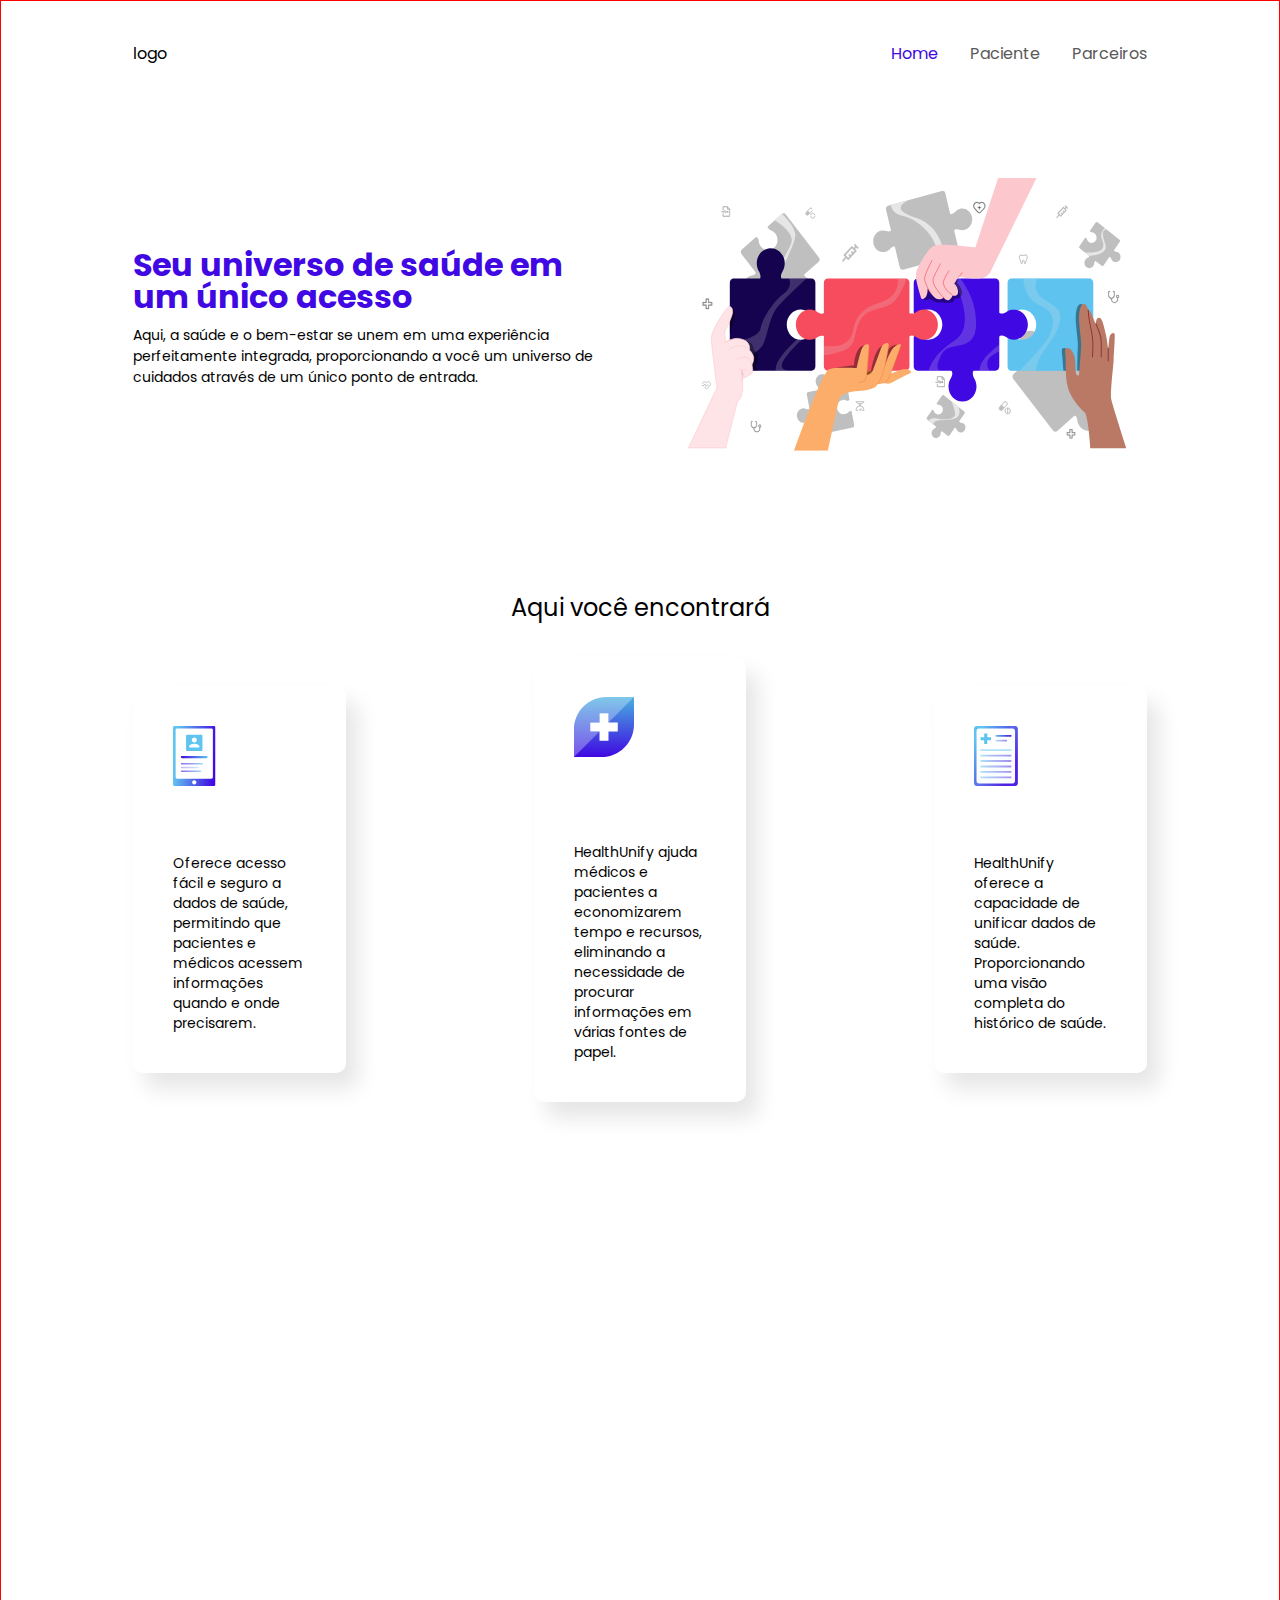
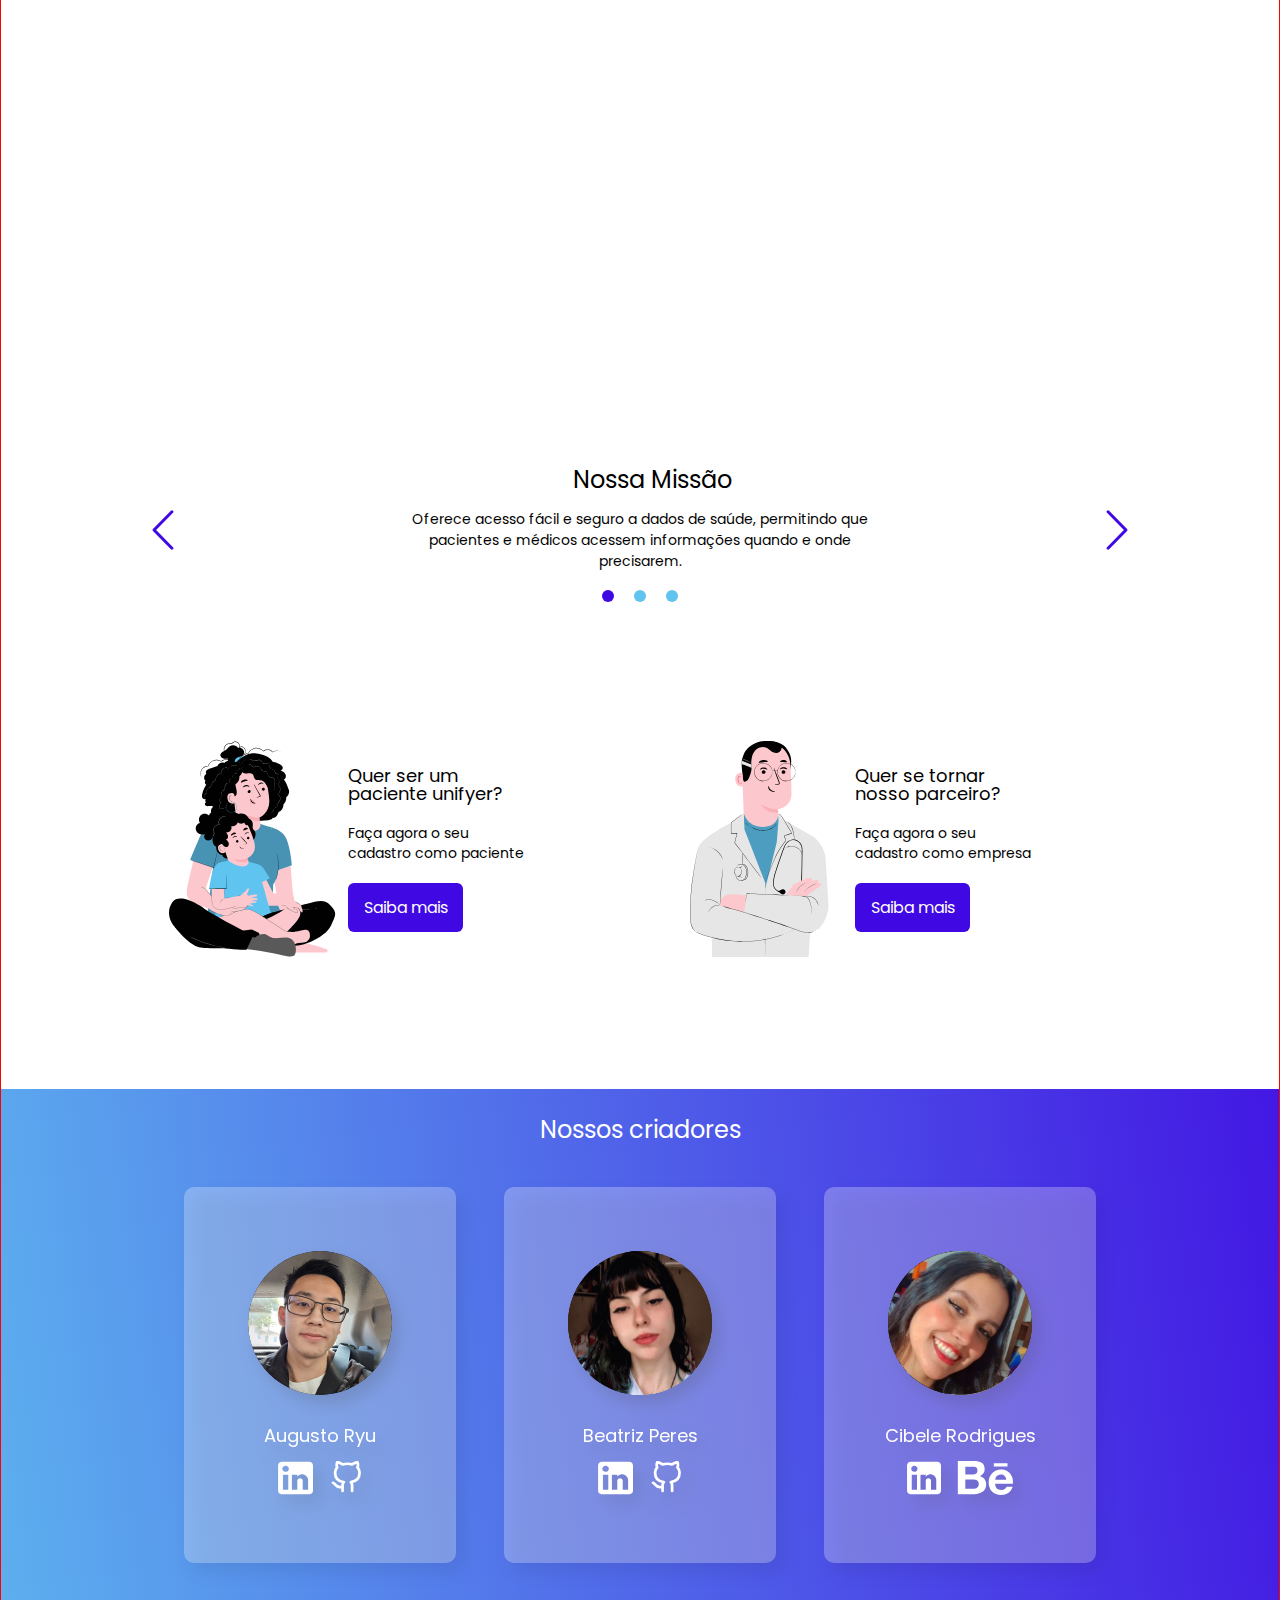
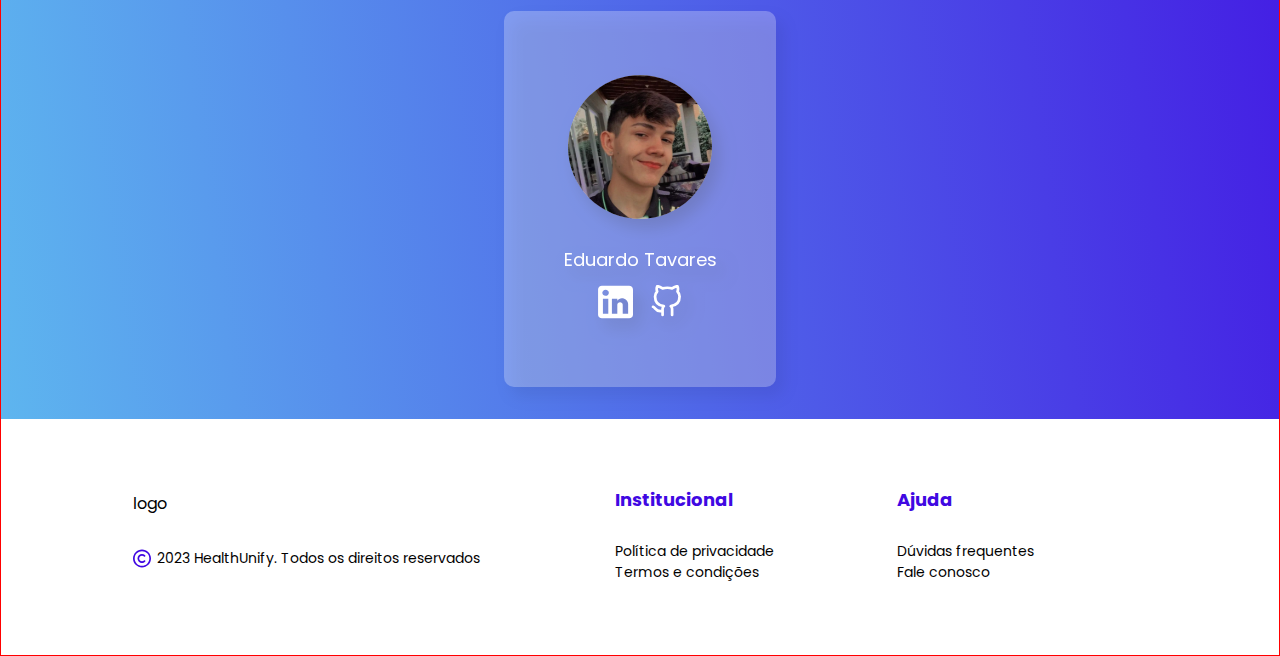
==== index.html @ 0a41d5aa "pacient page front-end ok" ====
<!DOCTYPE html>
<html lang="en">
  <head>
    <meta charset="UTF-8" />
    <meta name="viewport" content="width=device-width, initial-scale=1.0" />
    <link rel="stylesheet" href="./style.css" />
    <link rel="stylesheet" href="./src/assets/css/carousel-home.css" />

    <title>Home</title>
  </head>
  <body>
    <header>
      <div>logo</div>
      <nav>
        <ul>
          <li>
            <a class="select_page" href="./index.html">Home</a>
          </li>
          <li><a href="./src/pages/Paciente/index.html">Paciente</a></li>
          <li>
            <a href="./src/pages/Parceiros/index.html">Parceiros</a>
          </li>
        </ul>
      </nav>
    </header>
    <main>
      <section>
        <div class="content_section">
          <h1>Seu universo de saúde em um único acesso</h1>
          <p>
            Aqui, a saúde e o bem-estar se unem em uma experiência perfeitamente
            integrada, proporcionando a você um universo de cuidados através de
            um único ponto de entrada.
          </p>
        </div>
        <div class="container_image">
          <img src="./src/assets/images/banner-home.svg" alt="banner-home" />
        </div>
      </section>
      <h2>Aqui você encontrará</h2>
      <section class="container_section_cards">
        <div class="card">
          <ul class="content_card">
            <li><img src="./src/assets/images/icon-card-1-home.svg" alt="" /></li>

            <li>
              <h3>Acesso fácil e seguro</h3>
            </li>

            <li>
              <p>
                Oferece acesso fácil e seguro a dados de saúde, permitindo que
                pacientes e médicos acessem informações quando e onde
                precisarem.
              </p>
            </li>
          </ul>
        </div>

        <div class="card">
          <ul class="content_card">
            <li><img src="./src/assets/images/icon-card-2-home.svg" alt="" /></li>

            <li>
              <h3>Economia de tempo e recursos</h3>
            </li>

            <li>
              <p>
                HealthUnify ajuda médicos e pacientes a economizarem tempo e
                recursos, eliminando a necessidade de procurar informações em
                várias fontes de papel.
              </p>
            </li>
          </ul>
        </div>

        <div class="card">
          <ul class="content_card">
            <li><img src="./src/assets/images/icon-card-3-home.svg" alt="" /></li>

            <li>
              <h3>Unificação de dados</h3>
            </li>

            <li>
              <p>
                HealthUnify oferece a capacidade de unificar dados de saúde.
                Proporcionando uma visão completa do histórico de saúde.
              </p>
            </li>
          </ul>
        </div>
      </section>

      <section>
        <iframe
          width="100%"
          height="684"
          src="https://www.youtube.com/embed/u7UVt-16hOU?si=Yd-tXaVHbAGMkrJ8"
          title="YouTube video player"
          frameborder="0"
          allow="accelerometer; autoplay; clipboard-write; encrypted-media; gyroscope; picture-in-picture; web-share"
          allowfullscreen
        ></iframe>
      </section>

      <section>
        <div class="carrusel">
          <div class="slide">
            <h2>Nossa Missão</h2>
            <p>
              Oferece acesso fácil e seguro a dados de saúde, permitindo que
              pacientes e médicos acessem informações quando e onde precisarem.
            </p>
          </div>
          <div class="slide">
            <h2>Nossa Visão</h2>
            <!-- alterar texto -->
            <p>
              Oferece acesso fácil e seguro a dados de saúde, permitindo que
              pacientes e médicos acessem informações quando e onde precisarem.
            </p>
          </div>
          <div class="slide">
            <h2>Nossos Valores</h2>
            <!-- alterar texto -->
            <p>
              Oferece acesso fácil e seguro a dados de saúde, permitindo que
              pacientes e médicos acessem informações quando e onde precisarem.
            </p>
          </div>
          <a class="control" id="prev" onclick="plusSlides(-1)">
            <img
              class="icon_arrow"
              src="./src/assets/images/icon-arrow-prev-home.svg"
              alt=""
            />
          </a>
          <a class="control" id="next" onclick="plusSlides(1)">
            <img
              class="icon_arrow"
              src="./src/assets/images/icon-arrow-next-home.svg"
              alt=""
            />
          </a>
          <div class="indicadores">
            <span class="indicador" onclick="currentSlide(1)"></span>
            <span class="indicador" onclick="currentSlide(2)"></span>
            <span class="indicador" onclick="currentSlide(3)"></span>
          </div>
        </div>
        <script src="./src/assets/js/carousel.js"></script>
      </section>

      <section>
        <div class="container_cta">
          <img
            class="image_cta"
            src="./src/assets/images/vector-card-pacient.svg"
            alt=""
          />

          <ul class="content_card_cta">
            <li>
              <h3>Quer ser um paciente unifyer?</h3>
            </li>
            <li>
              <p>Faça agora o seu cadastro como paciente</p>
            </li>
            <li>
              <a class="button_cta" href="#">Saiba mais</a>
            </li>
          </ul>
        </div>
        <div class="container_cta">
          <img
            class="image_cta"
            src="./src/assets/images/vector-card-professional.svg"
            alt=""
          />

          <ul class="content_card_cta">
            <li>
              <h3>Quer se tornar nosso parceiro?</h3>
            </li>
            <li>
              <p>Faça agora o seu cadastro como empresa</p>
            </li>
            <li>
              <a class="button_cta" href="#">Saiba mais</a>
            </li>
          </ul>
        </div>
      </section>

      <article>
        <h2>Nossos criadores</h2>
        <div>
          <ul>
            <li><img src="./src/assets/images/image-card-1.svg" alt="" /></li>
            <li>
              <h3>Augusto Ryu</h3>
              <p>
                <a
                  href="https://www.linkedin.com/in/augusto-ryu/"
                  target="_blank"
                  ><img
                    style="height: 34px"
                    src="./src/assets/images/icon-linkedin.svg"
                    alt="linkedin"
                  />
                </a>
                <a href="https://github.com/Urryu" target="_blank"
                  ><img
                    style="height: 34px"
                    src="./src/assets/images/icon-github.svg"
                    alt="behance"
                /></a>
              </p>
            </li>
          </ul>
          <ul>
            <li><img src="./src/assets/images/image-card-2.svg" alt="" /></li>
            <li>
              <h3>Beatriz Peres</h3>
              <p>
                <a
                  href="https://www.linkedin.com/in/perezbeatriz"
                  target="_blank"
                  ><img
                    style="height: 34px"
                    src="./src/assets/images/icon-linkedin.svg"
                    alt="linkedin"
                  />
                </a>
                <a href="https://github.com/Bee-Pirez" target="_blank"
                  ><img
                    style="height: 34px"
                    src="./src/assets/images/icon-github.svg"
                    alt="behance"
                /></a>
              </p>
            </li>
          </ul>
          <ul>
            <li><img src="./src/assets/images/image-card-3.svg" alt="" /></li>
            <li>
              <h3>Cibele Rodrigues</h3>
              <p>
                <a
                  href="https://www.linkedin.com/in/cibelerodriguesl/"
                  target="_blank"
                  ><img
                    style="height: 34px"
                    src="./src/assets/images/icon-linkedin.svg"
                    alt="linkedin"
                  />
                </a>
                <a
                  href="https://www.behance.net/cibelerodriguesl"
                  target="_blank"
                  ><img
                    style="height: 34px"
                    src="./src/assets/images/icon-behance.svg"
                    alt="behance"
                /></a>
              </p>
            </li>
          </ul>
          <ul>
            <li><img src="./src/assets/images/image-card-4.svg" alt="" /></li>
            <li>
              <h3>Eduardo Tavares</h3>
              <p>
                <a
                  href="https://www.linkedin.com/in/eduardodossantostavares"
                  target="_blank"
                  ><img
                    style="height: 34px"
                    src="./src/assets/images/icon-linkedin.svg"
                    alt="linkedin"
                  />
                </a>
                <a href="https://github.com/josiastavares" target="_blank"
                  ><img
                    style="height: 34px"
                    src="./src/assets/images/icon-github.svg"
                    alt="behance"
                /></a>
              </p>
            </li>
          </ul>
        </div>
      </article>
    </main>

    <footer>
      <div>
        <ul>
          <li>logo</li>
          <li class="content_copy">
            <img
              class="copy"
              src="./src/assets/images/copy.svg"
              alt="copywriting"
            />
            <p>2023 HealthUnify. Todos os direitos reservados</p>
          </li>
        </ul>
      </div>
      <div>
        <ul>
          <li><h3>Institucional</h3></li>
          <li><p>Política de privacidade</p></li>
          <li><p>Termos e condições</p></li>
        </ul>
      </div>
      <div>
        <ul>
          <li><h3>Ajuda</h3></li>
          <li><p>Dúvidas frequentes</p></li>
          <li><p>Fale conosco</p></li>
        </ul>
      </div>
    </footer>
  </body>
</html>
---- style.css ----
@import url("https://fonts.googleapis.com/css2?family=Poppins:wght@400;500;600;700&display=swap");

:root {
  --primary: #4008e2;
  --black: #020101;
  --neutral: #595959;
  --white: #fff;
}

* {
  padding: 0;
  margin: 0;
  box-sizing: border-box;
}

body {
  border: 1px solid red;
  margin: 0 auto;
  font-family: "Poppins", sans-serif;
}

header {
  display: flex;
  align-items: center;
  justify-content: space-between;
  padding: 40px 132px;
  margin-bottom: 72px;
}

ul {
  display: flex;
  list-style: none;
  gap: 32px;
  align-items: center;
}

a {
  color: var(--neutral);
  font-size: 16px;
  text-decoration: none;
}

a:hover {
  color: var(--primary);
  transition: 1s;
}

.select_page {
  color: var(--primary);
}

section {
  display: flex;
  align-items: center;
  justify-content: center;
  gap: 72px;
  padding: 0px 132px;
  margin-bottom: 132px;
}

h1 {
  color: var(--primary);
  font-family: Poppins;
  font-size: 32px;
  font-style: normal;
  font-weight: 700;
  line-height: 32px;
}

p {
  color: var(--black);
  font-size: 14px;
  font-weight: 400;
}

h2 {
  width: 100%;
  text-align: center;
  margin-bottom: 32px;
  font-size: 24px;
  font-weight: 400;
}

.content_section {
  display: flex;
  flex-direction: column;
  gap: 12px;
  width: 653px;
}

.card {
  padding: 40px;
  width: 301px;
  border-radius: 10px;
  box-shadow: 12px 16px 21px 0px rgba(0, 0, 0, 0.1);
  /* my style */
}

.content_card {
  flex-direction: column;
  text-align: left;
  align-items: flex-start;
  gap: 12px;
}

.content_card h3 {
  font-size: 18px;
  font-style: normal;
  font-weight: 400;
  line-height: 18px;
  text-wrap: balance;
}

.content_card p {
  font-size: 14px;
  font-style: normal;
  font-weight: 400;
  line-height: 20px;
  color: var(--black);
  text-wrap: balance;
}

.container_section_cards {
  justify-content: space-between;
  gap: 188px;
}

.container_image,
.content_section {
  width: 50%;
}

.container_image img {
  width: 100%;
}

.container_cta {
  display: flex;
  align-items: center;
  gap: 12px;
}

.image_cta {
  width: 167.187px;
  height: 216px;
}

.content_card_cta {
  display: flex;
  width: 256px;
  flex-direction: column;
  align-items: flex-start;
  gap: 20px;
}

.content_card_cta h3 {
  color: var(--black);
  font-size: 18px;
  font-style: normal;
  font-weight: 400;
  line-height: 18px; /* 100% */
  text-wrap: balance;
}

.content_card_cta p {
  font-size: 14px;
  font-style: normal;
  font-weight: 400;
  line-height: 20px; /* 111.111% */
  color: var(--black);
  text-wrap: balance;
}

.button_cta {
  color: var(--white);
  display: flex;
  padding: 12px 15.55px;
  flex-direction: column;
  justify-content: center;
  align-items: center;
  border-radius: 6px;
  background: var(--primary);
}

.button_cta:hover {
  color: #e6e6e6;
  background-color: #3a07cb;
  transition: 0.5s;
}
article {
  background: linear-gradient(82deg, #60c4f0 -9.25%, #4008e2 109.87%);
  display: flex;
  flex-direction: column;
  padding: 32px 132px;
}
article div {
  display: flex;
  justify-content: center;
  flex-wrap: wrap;
  gap: 3rem;
}
article ul {
  display: flex;
  flex-direction: column;
  align-items: center;
  gap: 32px;
  filter: drop-shadow(7px 9px 8px rgba(0, 0, 0, 0.25));
  border-radius: 10px;
  width: 272px;
  background-color: rgb(255, 255, 255, 0.27);
  padding: 4rem 1rem;
}
article li {
  display: flex;
  flex-direction: column;
  gap: 16px;
  align-items: center;
}

article,
h3 {
  font-size: 18px;
  font-style: normal;
  font-weight: 400;
  line-height: 18px;
  color: var(--white);
}

article,
p {
  display: flex;
  gap: 1rem;
}

footer {
  padding: 72px 132px;
  display: flex;
  justify-content: space-evenly;
  gap: 2rem;
}
footer div:nth-child(1) {
  flex: 1;
}
footer div {
  width: 250px;
}
footer ul {
  display: flex;
  flex-direction: column;
  align-items: flex-start;
  gap: 0px;
}
footer li:nth-child(1) {
  margin-bottom: 32px;
}

.copy {
  width: 18px;
}

.content_copy {
  display: flex;
  gap: 6px;
}

footer h3 {
  color: var(--primary);
  font-weight: 700;
}
---- src/assets/css/carousel-home.css ----
.carrusel {
    width: 100%;
    overflow: hidden;
    position: relative;
    display: flex;
    justify-content: center;
    flex-direction: column;
    align-items: center;
}

.slide {
    display: none;
    width: 50%;
}

.slide h2 {
    margin: 12px;
    text-align: center;
}

.slide p {
    text-align: center;
}

img {
    width: 100%;
    height: auto;
}

.control {
    cursor: pointer;
    position: absolute;
    top: 50%;
    transform: translateY(-50%);
    width: 40px;
    height: 40px;
    color: white;
    text-align: center;
    line-height: 40px;
    font-size: 20px;
}

.icon_arrow {
    height: 100%;
}
#prev {
    left: 10px;
}

#next {
    right: 10px;
}

.indicadores {
    text-align: center;
    margin-top: 12px;
}

.indicador {
    display: inline-block;
    width: 12px;
    height: 12px;
    background-color: #60C4F0;
    border-radius: 50%;
    margin: 0 8px;
    cursor: pointer;
}

.active {
    background-color: #4008E2;
}
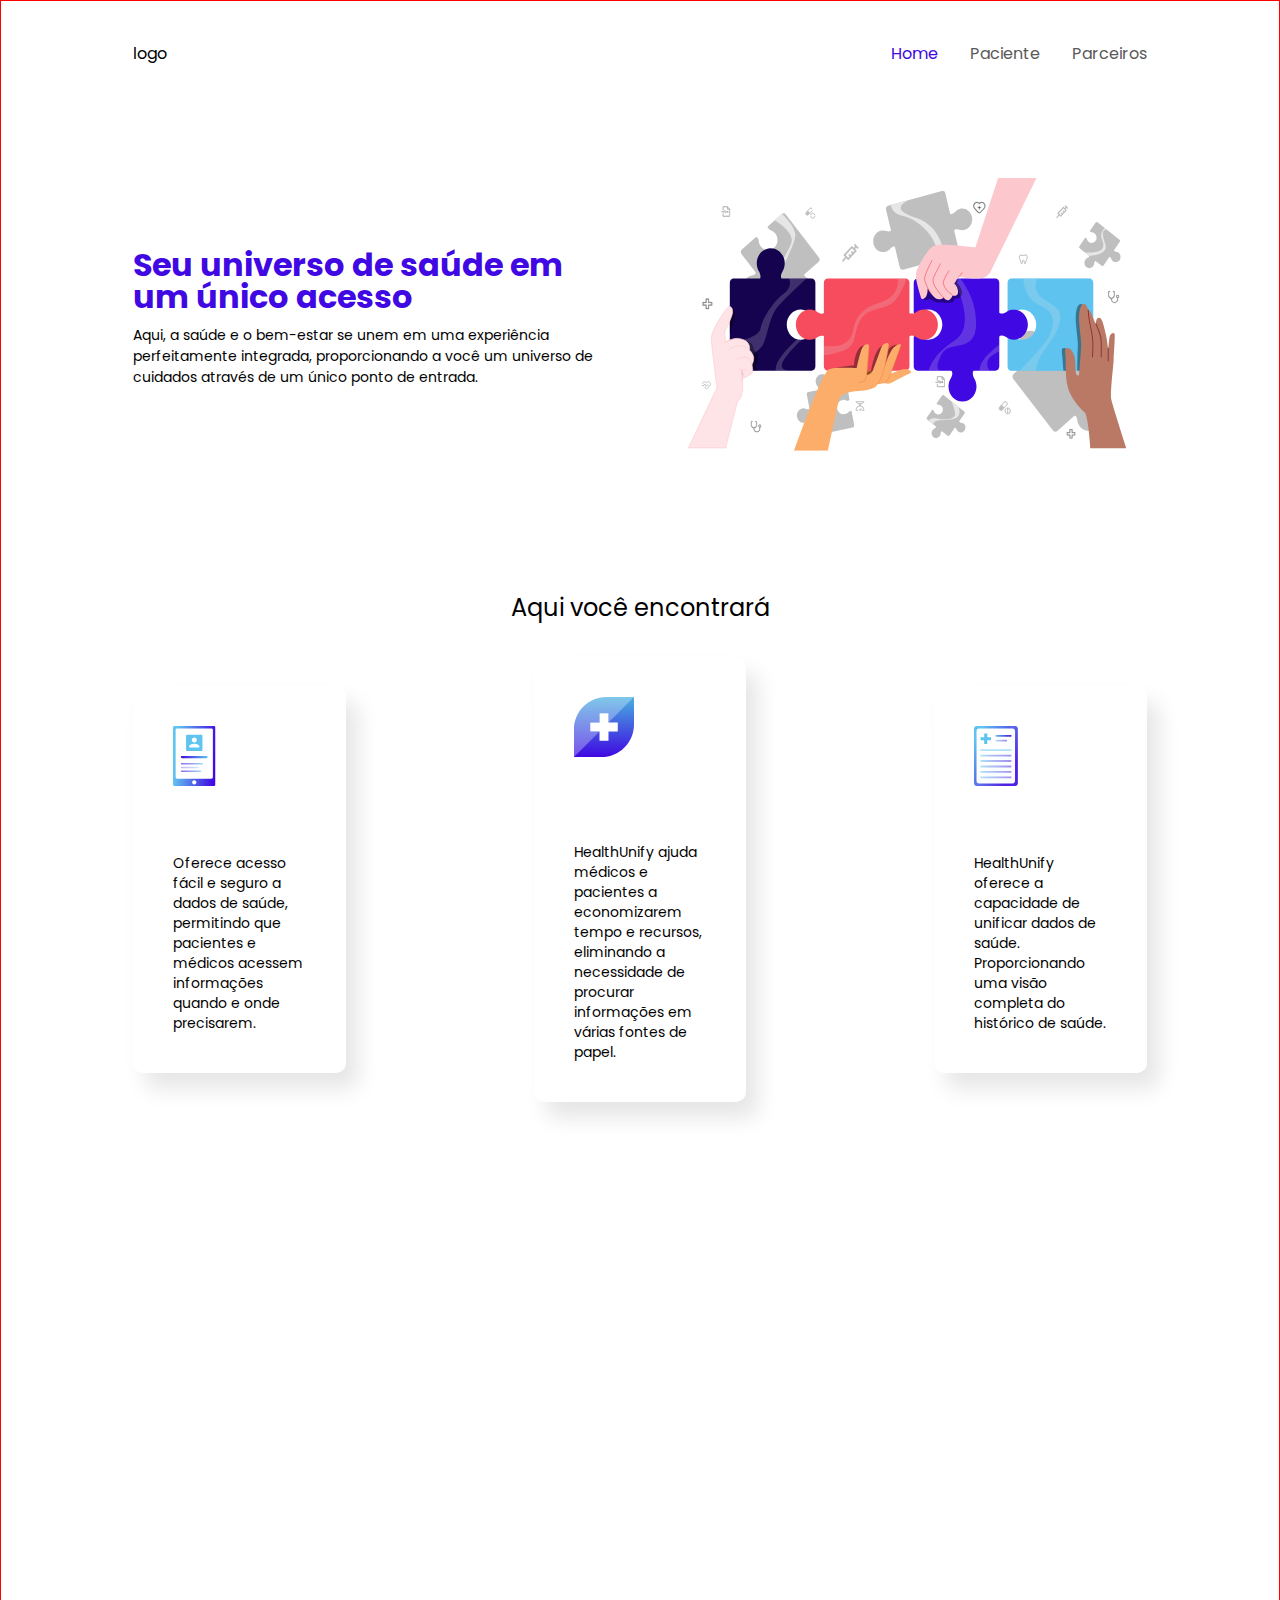
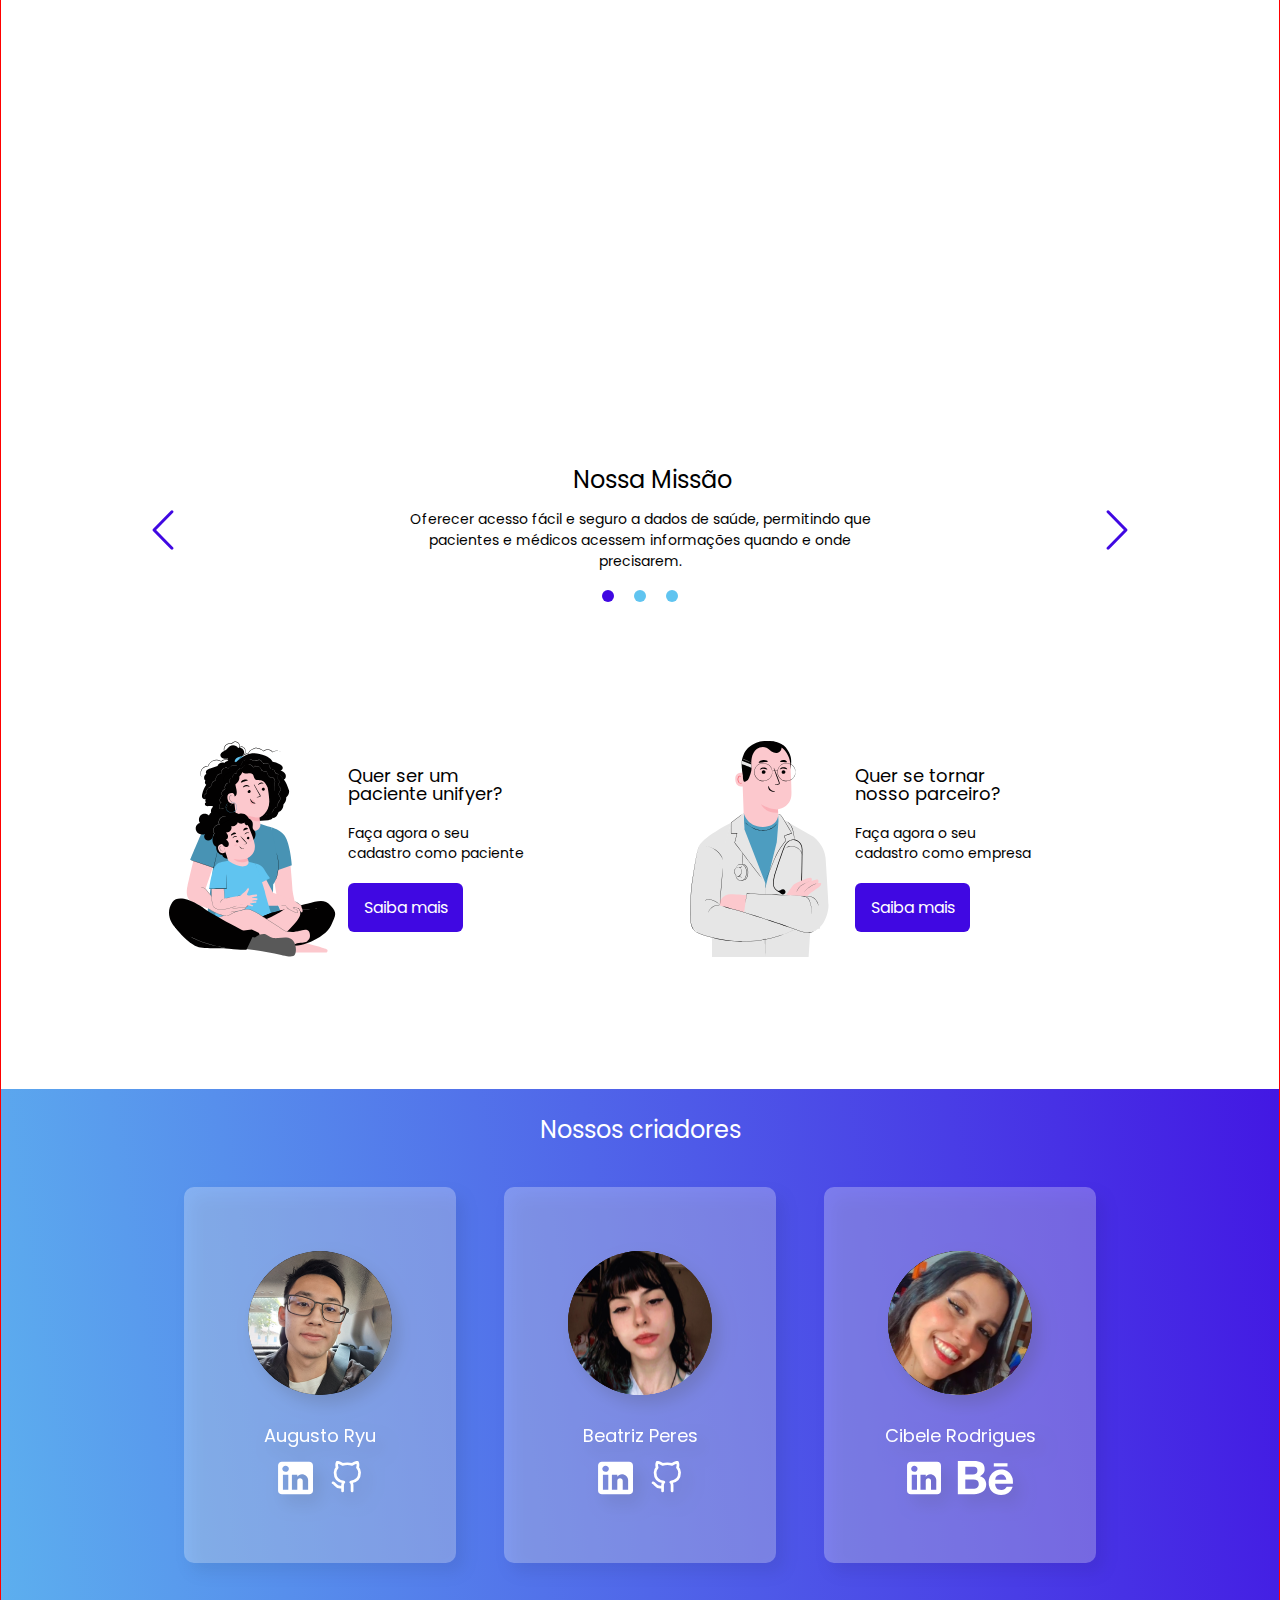
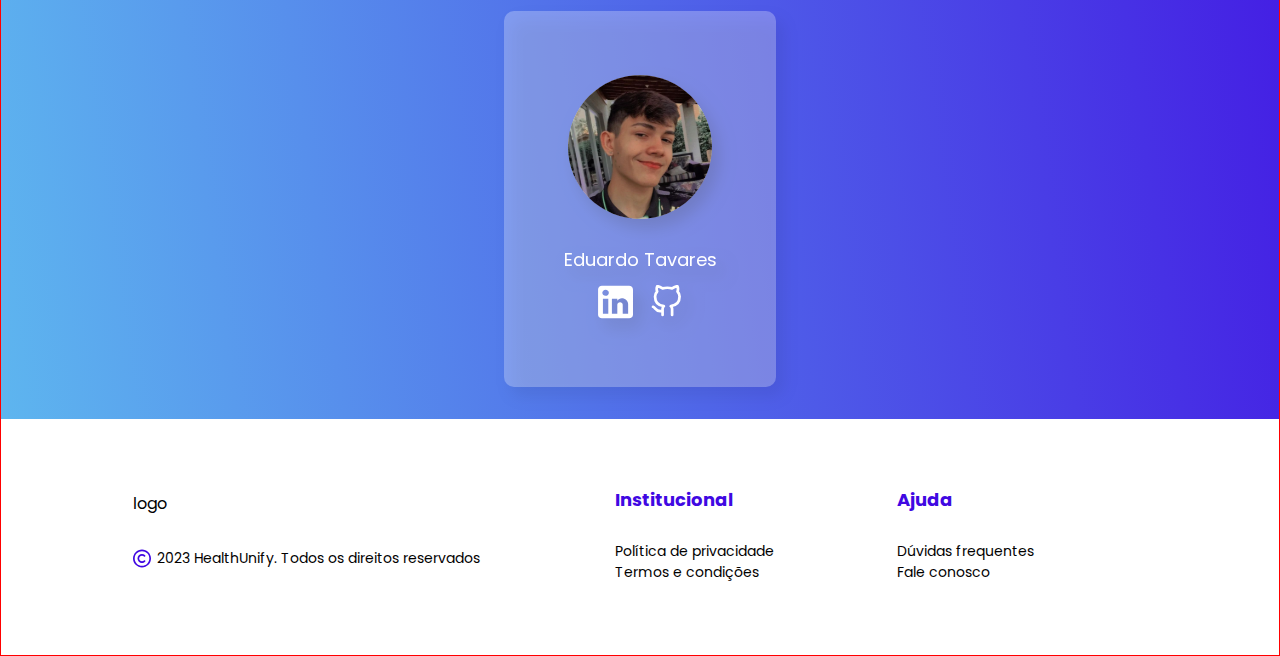
==== commit f106af89: "page pacient and partner front-end ok" ====
--- a/index.html
+++ b/index.html
@@ -41,7 +41,9 @@
       <section class="container_section_cards">
         <div class="card">
           <ul class="content_card">
-            <li><img src="./src/assets/images/icon-card-1-home.svg" alt="" /></li>
+            <li>
+              <img src="./src/assets/images/icon-card-1-home.svg" alt="" />
+            </li>
 
             <li>
               <h3>Acesso fácil e seguro</h3>
@@ -59,7 +61,9 @@
 
         <div class="card">
           <ul class="content_card">
-            <li><img src="./src/assets/images/icon-card-2-home.svg" alt="" /></li>
+            <li>
+              <img src="./src/assets/images/icon-card-2-home.svg" alt="" />
+            </li>
 
             <li>
               <h3>Economia de tempo e recursos</h3>
@@ -77,7 +81,9 @@
 
         <div class="card">
           <ul class="content_card">
-            <li><img src="./src/assets/images/icon-card-3-home.svg" alt="" /></li>
+            <li>
+              <img src="./src/assets/images/icon-card-3-home.svg" alt="" />
+            </li>
 
             <li>
               <h3>Unificação de dados</h3>
@@ -110,7 +116,7 @@
           <div class="slide">
             <h2>Nossa Missão</h2>
             <p>
-              Oferece acesso fácil e seguro a dados de saúde, permitindo que
+              Oferecer acesso fácil e seguro a dados de saúde, permitindo que
               pacientes e médicos acessem informações quando e onde precisarem.
             </p>
           </div>
@@ -118,16 +124,18 @@
             <h2>Nossa Visão</h2>
             <!-- alterar texto -->
             <p>
-              Oferece acesso fácil e seguro a dados de saúde, permitindo que
-              pacientes e médicos acessem informações quando e onde precisarem.
+              Ser a plataforma de escolha para médicos, pacientes e sistemas de
+              saúde, transformando a gestão da saúde por meio da integração de
+              dados.
             </p>
           </div>
           <div class="slide">
             <h2>Nossos Valores</h2>
             <!-- alterar texto -->
             <p>
-              Oferece acesso fácil e seguro a dados de saúde, permitindo que
-              pacientes e médicos acessem informações quando e onde precisarem.
+              Nossos valores essenciais incluem inovação, integridade,
+              acessibilidade, colaboração, sustentabilidade, respeito à
+              privacidade e transparência.
             </p>
           </div>
           <a class="control" id="prev" onclick="plusSlides(-1)">
--- a/style.css
+++ b/style.css
@@ -266,4 +266,4 @@
 footer h3 {
   color: var(--primary);
   font-weight: 700;
-}+}
--- a/src/assets/css/carousel-home.css
+++ b/src/assets/css/carousel-home.css
@@ -1,71 +1,71 @@
 .carrusel {
-    width: 100%;
-    overflow: hidden;
-    position: relative;
-    display: flex;
-    justify-content: center;
-    flex-direction: column;
-    align-items: center;
+  width: 100%;
+  overflow: hidden;
+  position: relative;
+  display: flex;
+  justify-content: center;
+  flex-direction: column;
+  align-items: center;
 }
 
 .slide {
-    display: none;
-    width: 50%;
+  display: none;
+  width: 50%;
 }
 
 .slide h2 {
-    margin: 12px;
-    text-align: center;
+  margin: 12px;
+  text-align: center;
 }
 
 .slide p {
-    text-align: center;
+  text-align: center;
 }
 
 img {
-    width: 100%;
-    height: auto;
+  width: 100%;
+  height: auto;
 }
 
 .control {
-    cursor: pointer;
-    position: absolute;
-    top: 50%;
-    transform: translateY(-50%);
-    width: 40px;
-    height: 40px;
-    color: white;
-    text-align: center;
-    line-height: 40px;
-    font-size: 20px;
+  cursor: pointer;
+  position: absolute;
+  top: 50%;
+  transform: translateY(-50%);
+  width: 40px;
+  height: 40px;
+  color: white;
+  text-align: center;
+  line-height: 40px;
+  font-size: 20px;
 }
 
 .icon_arrow {
-    height: 100%;
+  height: 100%;
 }
 #prev {
-    left: 10px;
+  left: 10px;
 }
 
 #next {
-    right: 10px;
+  right: 10px;
 }
 
 .indicadores {
-    text-align: center;
-    margin-top: 12px;
+  text-align: center;
+  margin-top: 12px;
 }
 
 .indicador {
-    display: inline-block;
-    width: 12px;
-    height: 12px;
-    background-color: #60C4F0;
-    border-radius: 50%;
-    margin: 0 8px;
-    cursor: pointer;
+  display: inline-block;
+  width: 12px;
+  height: 12px;
+  background-color: #60c4f0;
+  border-radius: 50%;
+  margin: 0 8px;
+  cursor: pointer;
 }
 
 .active {
-    background-color: #4008E2;
-}+  background-color: #4008e2;
+}
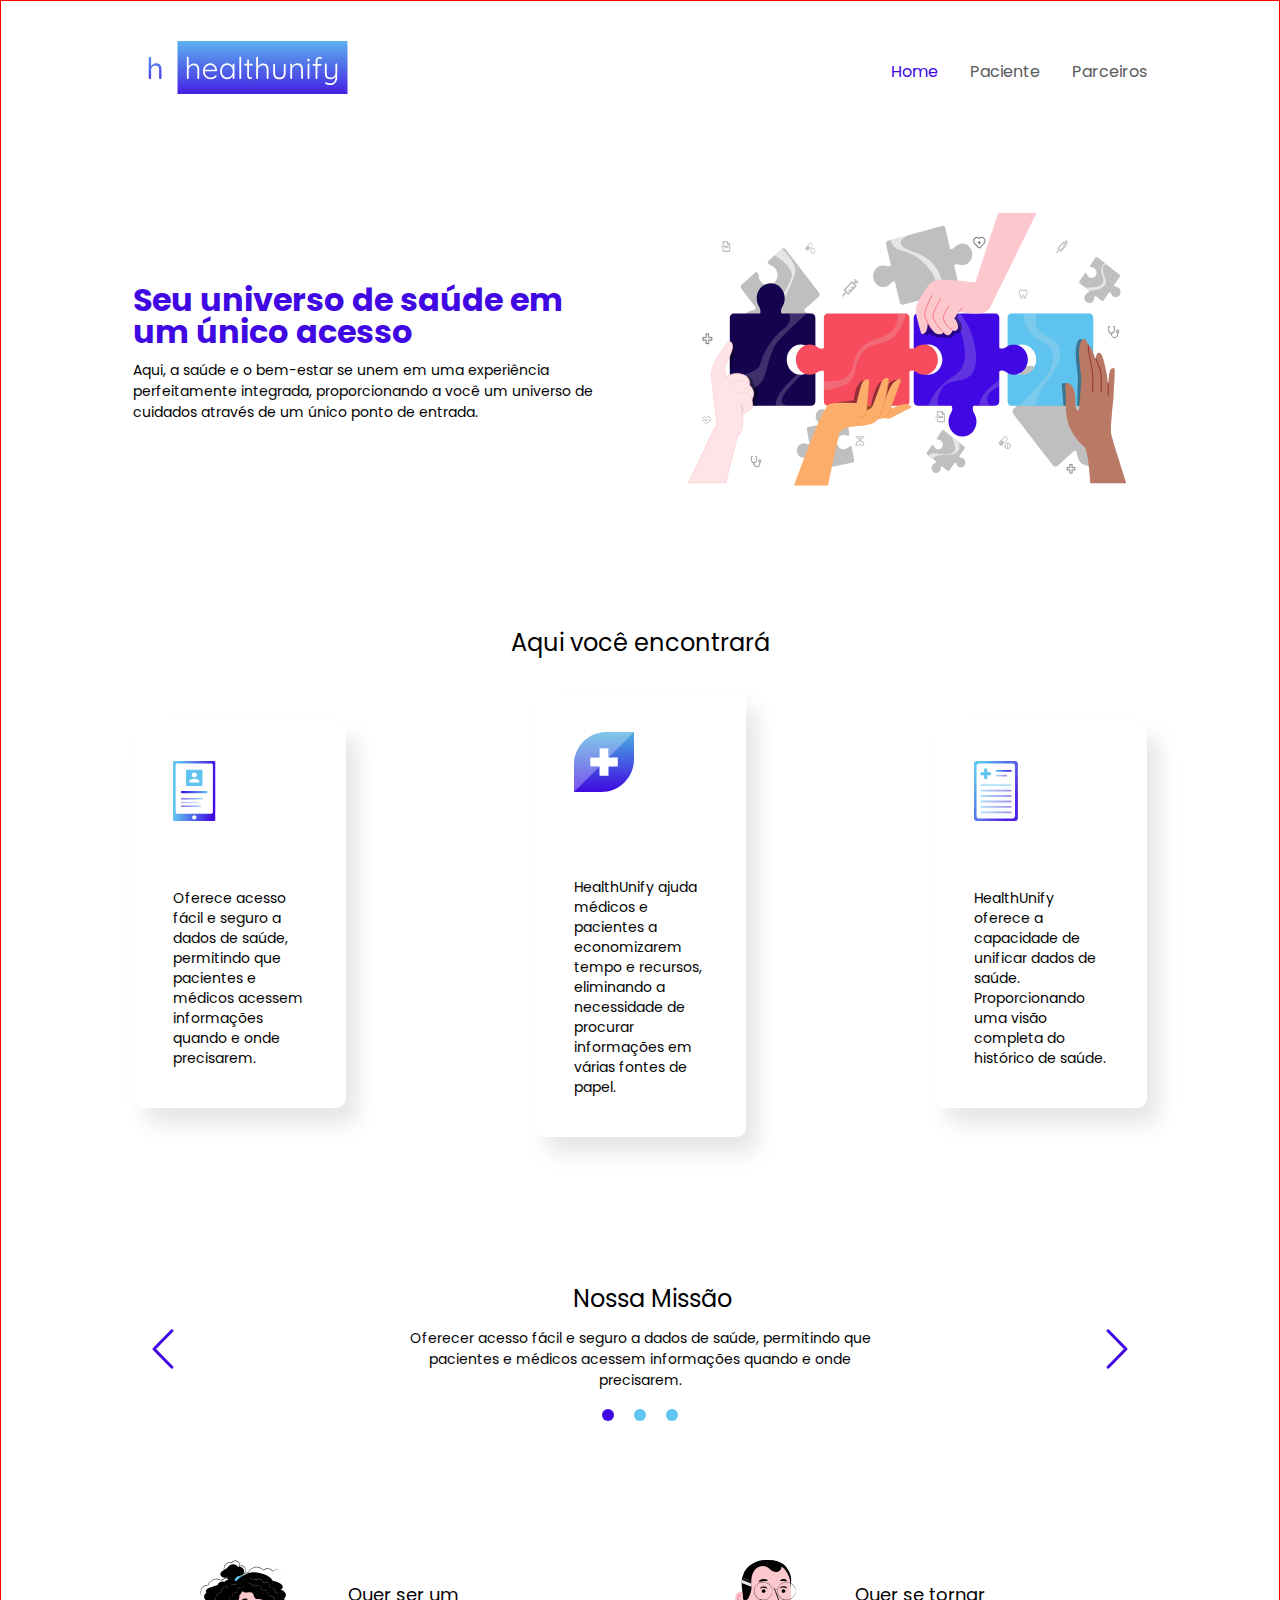
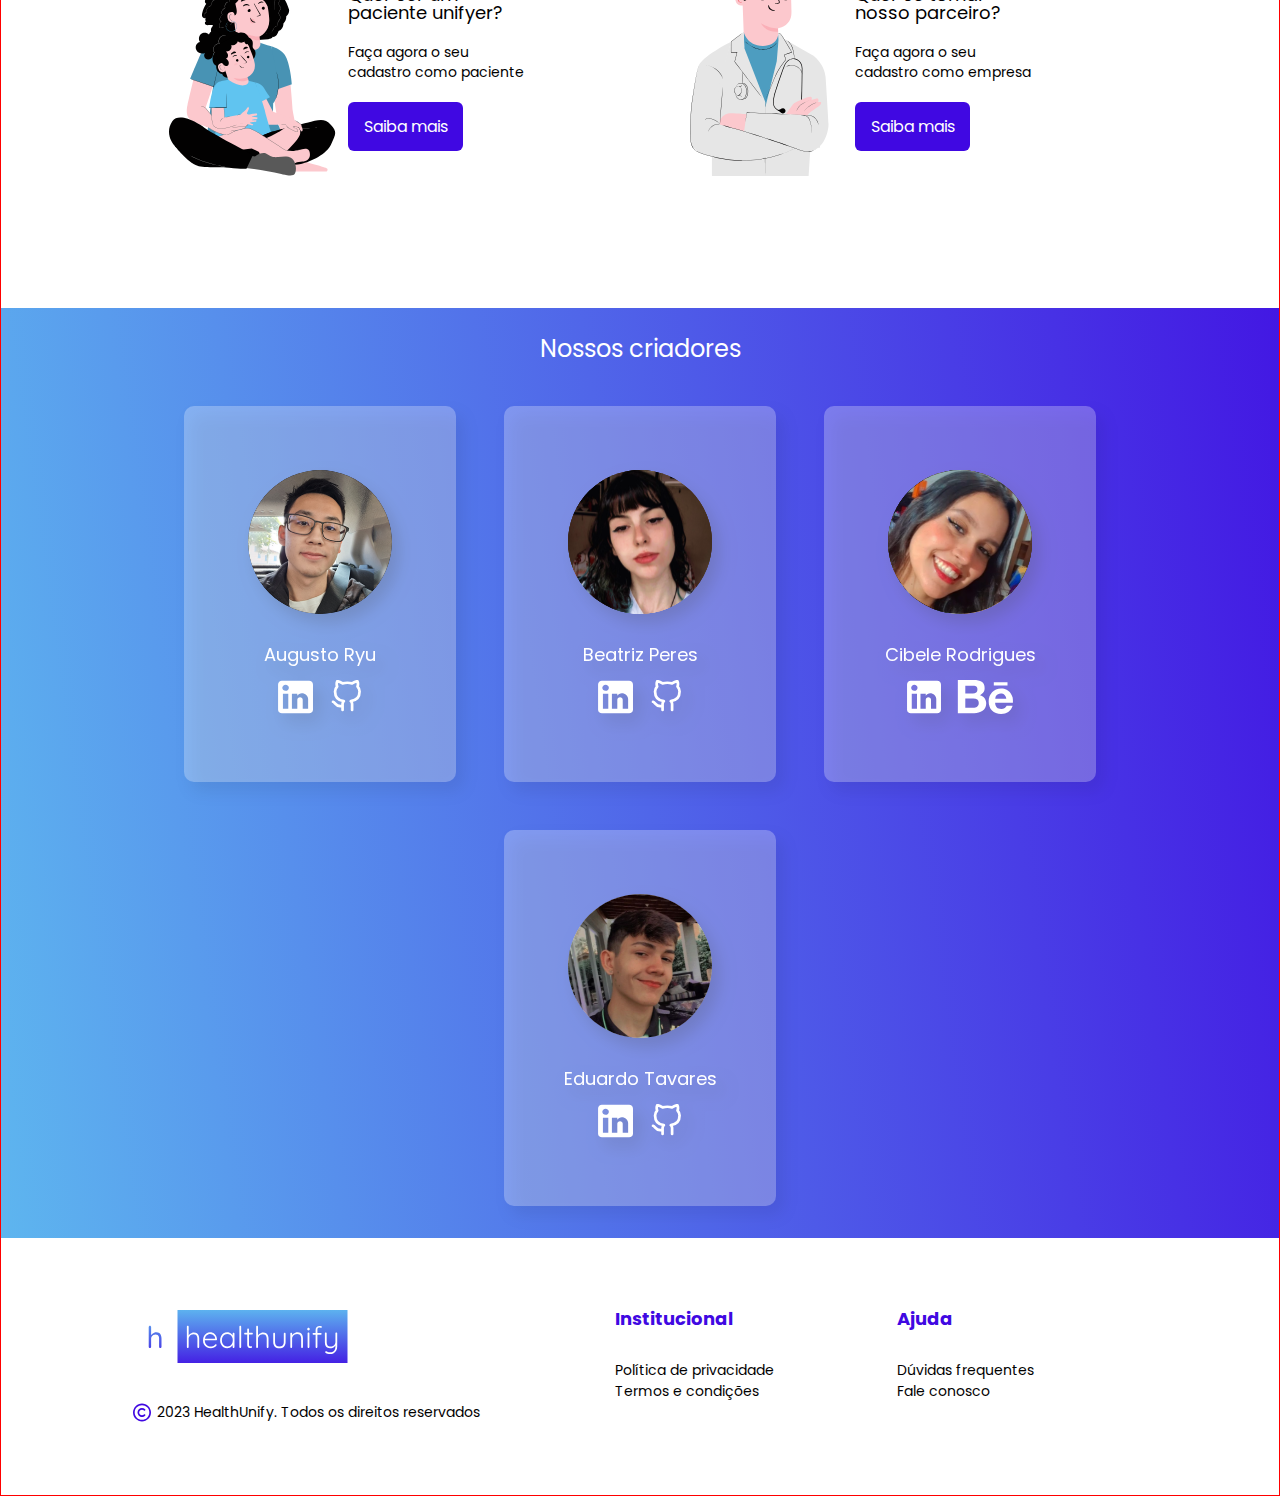
==== commit 874af110: "logo added to pages" ====
--- a/index.html
+++ b/index.html
@@ -10,7 +10,9 @@
   </head>
   <body>
     <header>
-      <div>logo</div>
+      <div>
+        <img src="./src/assets/images/logo.svg" alt="logo-health-unify">   
+      </div>
       <nav>
         <ul>
           <li>
@@ -42,7 +44,7 @@
         <div class="card">
           <ul class="content_card">
             <li>
-              <img src="./src/assets/images/icon-card-1-home.svg" alt="" />
+              <img src="./src/assets/images/icon-card-1-home.svg" alt="icon-card" />
             </li>
 
             <li>
@@ -62,7 +64,7 @@
         <div class="card">
           <ul class="content_card">
             <li>
-              <img src="./src/assets/images/icon-card-2-home.svg" alt="" />
+              <img src="./src/assets/images/icon-card-2-home.svg" alt="icon-card" />
             </li>
 
             <li>
@@ -82,7 +84,7 @@
         <div class="card">
           <ul class="content_card">
             <li>
-              <img src="./src/assets/images/icon-card-3-home.svg" alt="" />
+              <img src="./src/assets/images/icon-card-3-home.svg" alt="icon-card" />
             </li>
 
             <li>
@@ -99,17 +101,6 @@
         </div>
       </section>
 
-      <section>
-        <iframe
-          width="100%"
-          height="684"
-          src="https://www.youtube.com/embed/u7UVt-16hOU?si=Yd-tXaVHbAGMkrJ8"
-          title="YouTube video player"
-          frameborder="0"
-          allow="accelerometer; autoplay; clipboard-write; encrypted-media; gyroscope; picture-in-picture; web-share"
-          allowfullscreen
-        ></iframe>
-      </section>
 
       <section>
         <div class="carrusel">
@@ -122,7 +113,6 @@
           </div>
           <div class="slide">
             <h2>Nossa Visão</h2>
-            <!-- alterar texto -->
             <p>
               Ser a plataforma de escolha para médicos, pacientes e sistemas de
               saúde, transformando a gestão da saúde por meio da integração de
@@ -131,7 +121,6 @@
           </div>
           <div class="slide">
             <h2>Nossos Valores</h2>
-            <!-- alterar texto -->
             <p>
               Nossos valores essenciais incluem inovação, integridade,
               acessibilidade, colaboração, sustentabilidade, respeito à
@@ -142,14 +131,14 @@
             <img
               class="icon_arrow"
               src="./src/assets/images/icon-arrow-prev-home.svg"
-              alt=""
+              alt="icon-arrow-prev"
             />
           </a>
           <a class="control" id="next" onclick="plusSlides(1)">
             <img
               class="icon_arrow"
               src="./src/assets/images/icon-arrow-next-home.svg"
-              alt=""
+              alt="icon-arrow-next"
             />
           </a>
           <div class="indicadores">
@@ -166,7 +155,7 @@
           <img
             class="image_cta"
             src="./src/assets/images/vector-card-pacient.svg"
-            alt=""
+            alt="image-cta"
           />
 
           <ul class="content_card_cta">
@@ -185,7 +174,7 @@
           <img
             class="image_cta"
             src="./src/assets/images/vector-card-professional.svg"
-            alt=""
+            alt="image-cta"
           />
 
           <ul class="content_card_cta">
@@ -206,7 +195,7 @@
         <h2>Nossos criadores</h2>
         <div>
           <ul>
-            <li><img src="./src/assets/images/image-card-1.svg" alt="" /></li>
+            <li><img src="./src/assets/images/image-card-1.svg" alt="image-card" /></li>
             <li>
               <h3>Augusto Ryu</h3>
               <p>
@@ -229,7 +218,7 @@
             </li>
           </ul>
           <ul>
-            <li><img src="./src/assets/images/image-card-2.svg" alt="" /></li>
+            <li><img src="./src/assets/images/image-card-2.svg" alt="image-card" /></li>
             <li>
               <h3>Beatriz Peres</h3>
               <p>
@@ -252,7 +241,7 @@
             </li>
           </ul>
           <ul>
-            <li><img src="./src/assets/images/image-card-3.svg" alt="" /></li>
+            <li><img src="./src/assets/images/image-card-3.svg" alt="image-card" /></li>
             <li>
               <h3>Cibele Rodrigues</h3>
               <p>
@@ -277,7 +266,7 @@
             </li>
           </ul>
           <ul>
-            <li><img src="./src/assets/images/image-card-4.svg" alt="" /></li>
+            <li><img src="./src/assets/images/image-card-4.svg" alt="image-card" /></li>
             <li>
               <h3>Eduardo Tavares</h3>
               <p>
@@ -306,7 +295,9 @@
     <footer>
       <div>
         <ul>
-          <li>logo</li>
+          <li>
+            <img src="./src/assets/images/logo.svg" alt="logo-health-unify">
+          </li>
           <li class="content_copy">
             <img
               class="copy"
